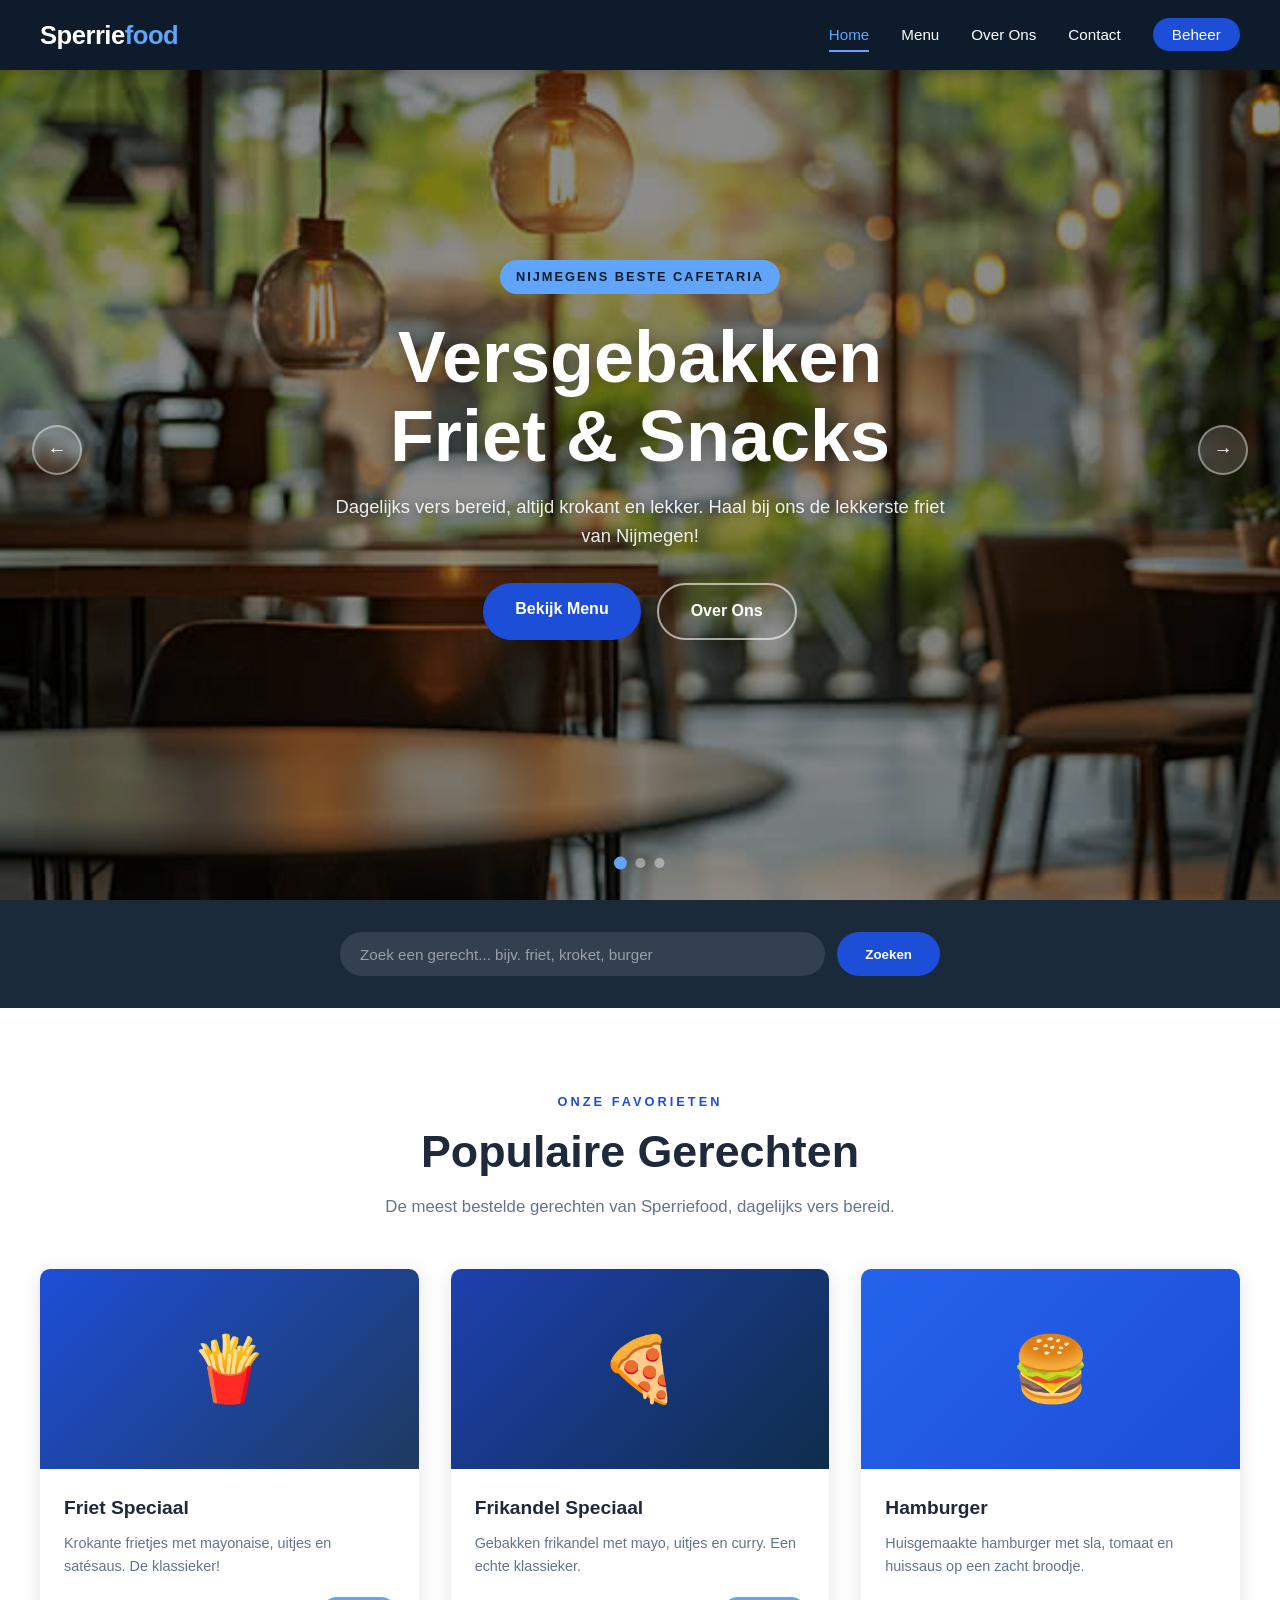
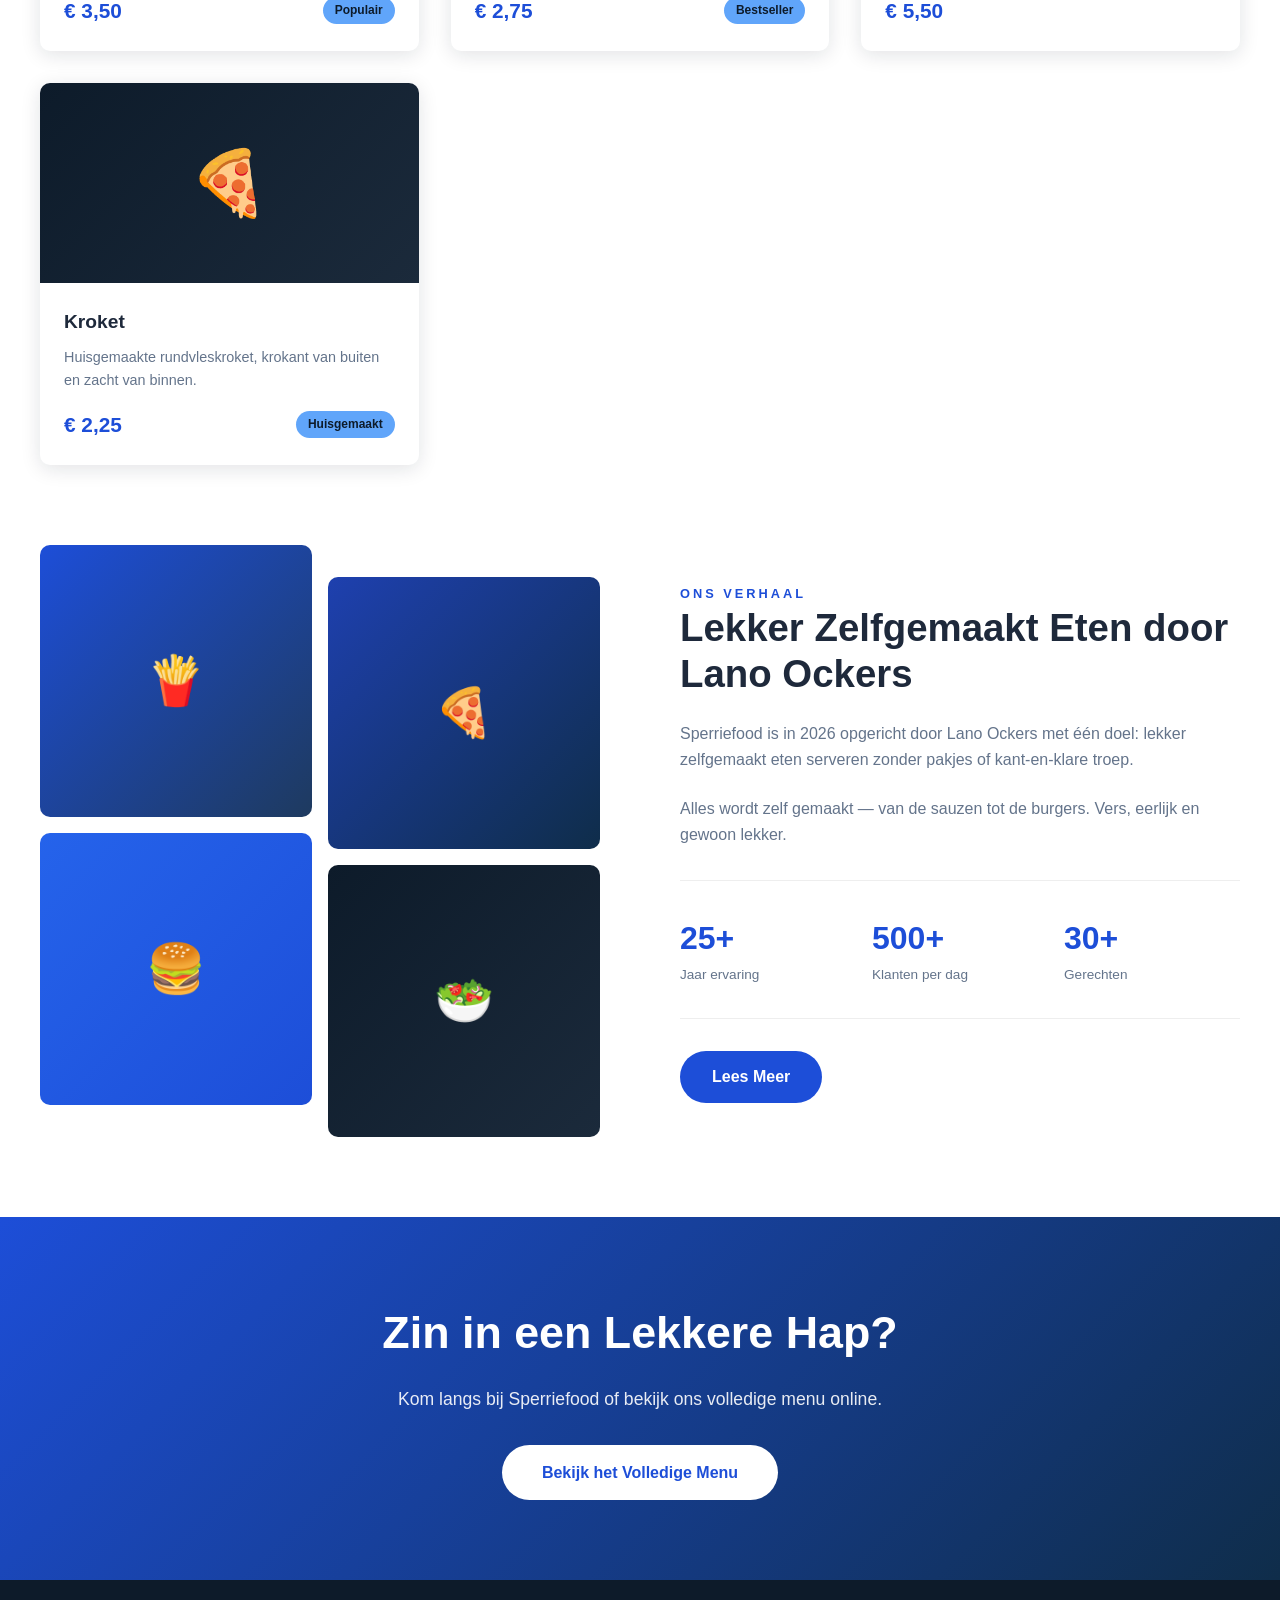
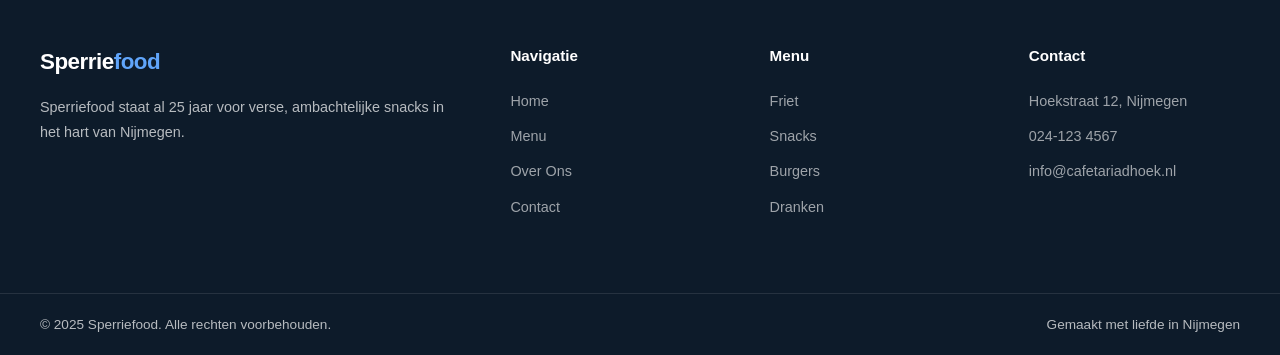
==== index.html @ e0dca166 "basis html" ====
<!DOCTYPE html>
<html lang="nl">
<head>
    <meta charset="UTF-8">
    <meta name="viewport" content="width=device-width, initial-scale=1.0">
    <title>Sperriefood - Lekker & Snel</title>
    <link rel="stylesheet" href="css/style.css">
</head>
<body>

    <!-- HEADER -->
    <header class="header vast" id="header">
        <div class="header-inner">
            <a href="index.html" class="logo">Sperrie<span>food</span></a>
            <nav class="nav" id="nav">
                <ul>
                    <li><a href="index.html" class="actief">Home</a></li>
                    <li><a href="menu.html">Menu</a></li>
                    <li><a href="over-ons.html">Over Ons</a></li>
                    <li><a href="contact.html">Contact</a></li>
                    <li><a href="login.html" class="btn-beheer">Beheer</a></li>
                </ul>
            </nav>
            <div class="hamburger" id="hamburger">
                <span></span>
                <span></span>
                <span></span>
            </div>
        </div>
    </header>

    <!-- HERO CAROUSEL -->
    <section class="carousel" id="carousel">

        <div class="slide slide-1 actief" style="background-image: url('img/slide-1.jpg'); background-size: cover; background-position: center;">
            <div class="slide-overlay"></div>
            <div class="slide-inhoud">
                <span class="slide-label">Nijmegens Beste Cafetaria</span>
                <h1>Versgebakken Friet & Snacks</h1>
                <p>Dagelijks vers bereid, altijd krokant en lekker. Haal bij ons de lekkerste friet van Nijmegen!</p>
                <div class="carousel-knoppen">
                    <a href="menu.html" class="btn-primair">Bekijk Menu</a>
                    <a href="over-ons.html" class="btn-secundair">Over Ons</a>
                </div>
            </div>
        </div>

        <div class="slide slide-2" style="background-image: url('img/slide-2.jpg'); background-size: cover; background-position: center;">
            <div class="slide-overlay"></div>
            <div class="slide-inhoud">
                <span class="slide-label">Huisgemaakte Specialiteiten</span>
                <h1>Kroket, Frikandel & Meer</h1>
                <p>Van klassieke snacks tot huisgemaakte burgers — altijd vers en met liefde bereid.</p>
                <div class="carousel-knoppen">
                    <a href="menu.html" class="btn-primair">Onze Snacks</a>
                    <a href="contact.html" class="btn-secundair">Kom Langs</a>
                </div>
            </div>
        </div>

        <div class="slide slide-3" style="background-image: url('img/slide-3.jpg'); background-size: cover; background-position: center;">
            <div class="slide-overlay"></div>
            <div class="slide-inhoud">
                <span class="slide-label">Al 25 Jaar in Nijmegen</span>
                <h1>Familiebedrijf Met Traditie</h1>
                <p>Generaties lang de vertrouwde plek voor een snelle hap. Welkom bij De Hoek!</p>
                <div class="carousel-knoppen">
                    <a href="over-ons.html" class="btn-primair">Ons Verhaal</a>
                    <a href="menu.html" class="btn-secundair">Menu Bekijken</a>
                </div>
            </div>
        </div>

        <button class="carousel-pijl pijl-links" id="pijlLinks">&#8592;</button>
        <button class="carousel-pijl pijl-rechts" id="pijlRechts">&#8594;</button>

        <div class="carousel-dots">
            <button class="dot actief" data-index="0"></button>
            <button class="dot" data-index="1"></button>
            <button class="dot" data-index="2"></button>
        </div>

    </section>

    <!-- ZOEKBALK -->
    <div class="zoek-sectie">
        <form class="zoek-formulier" action="menu.html" method="GET">
            <input type="text" name="zoek" placeholder="Zoek een gerecht... bijv. friet, kroket, burger">
            <button type="submit">Zoeken</button>
        </form>
    </div>

    <!-- SPECIALITEITEN -->
    <section class="sectie sectie-licht">
        <div class="container">
            <div class="sectie-kop">
                <span class="label">Onze Favorieten</span>
                <h2>Populaire Gerechten</h2>
                <p>De meest bestelde gerechten van Sperriefood, dagelijks vers bereid.</p>
            </div>
            <div class="kaarten-grid">
                <div class="kaart">
                    <div class="kaart-afbeelding friet">&#127839;</div>
                    <div class="kaart-body">
                        <h3>Friet Speciaal</h3>
                        <p>Krokante frietjes met mayonaise, uitjes en satésaus. De klassieker!</p>
                        <div class="kaart-footer">
                            <span class="prijs">&euro; 3,50</span>
                            <span class="badge">Populair</span>
                        </div>
                    </div>
                </div>
                <div class="kaart">
                    <div class="kaart-afbeelding snack">&#127829;</div>
                    <div class="kaart-body">
                        <h3>Frikandel Speciaal</h3>
                        <p>Gebakken frikandel met mayo, uitjes en curry. Een echte klassieker.</p>
                        <div class="kaart-footer">
                            <span class="prijs">&euro; 2,75</span>
                            <span class="badge">Bestseller</span>
                        </div>
                    </div>
                </div>
                <div class="kaart">
                    <div class="kaart-afbeelding burger">&#127828;</div>
                    <div class="kaart-body">
                        <h3>Hamburger</h3>
                        <p>Huisgemaakte hamburger met sla, tomaat en huissaus op een zacht broodje.</p>
                        <div class="kaart-footer">
                            <span class="prijs">&euro; 5,50</span>
                        </div>
                    </div>
                </div>
                <div class="kaart">
                    <div class="kaart-afbeelding salade">&#127829;</div>
                    <div class="kaart-body">
                        <h3>Kroket</h3>
                        <p>Huisgemaakte rundvleskroket, krokant van buiten en zacht van binnen.</p>
                        <div class="kaart-footer">
                            <span class="prijs">&euro; 2,25</span>
                            <span class="badge">Huisgemaakt</span>
                        </div>
                    </div>
                </div>
            </div>
        </div>
    </section>

    <!-- OVER ONS TEASER -->
    <section class="sectie sectie-licht" style="padding-top: 0;">
        <div class="container">
            <div class="over-ons-grid">
                <div class="over-ons-visual">
                    <div class="visual-blok">&#127839;</div>
                    <div class="visual-blok">&#127829;</div>
                    <div class="visual-blok">&#127828;</div>
                    <div class="visual-blok">&#129367;</div>
                </div>
                <div class="over-ons-tekst">
                    <span class="label" style="color: var(--rood); font-size: 0.8rem; font-weight: 700; letter-spacing: 3px; text-transform: uppercase;">Ons Verhaal</span>
                    <h2>Lekker Zelfgemaakt Eten door Lano Ockers</h2>
                    <p>Sperriefood is in 2026 opgericht door Lano Ockers met één doel: lekker zelfgemaakt eten serveren zonder pakjes of kant-en-klare troep.</p>
                    <p>Alles wordt zelf gemaakt — van de sauzen tot de burgers. Vers, eerlijk en gewoon lekker.</p>
                    <div class="statistieken">
                        <div class="stat">
                            <h3>25+</h3>
                            <p>Jaar ervaring</p>
                        </div>
                        <div class="stat">
                            <h3>500+</h3>
                            <p>Klanten per dag</p>
                        </div>
                        <div class="stat">
                            <h3>30+</h3>
                            <p>Gerechten</p>
                        </div>
                    </div>
                    <a href="over-ons.html" class="btn-primair">Lees Meer</a>
                </div>
            </div>
        </div>
    </section>

    <!-- CTA -->
    <section class="cta-sectie">
        <div class="container">
            <h2>Zin in een Lekkere Hap?</h2>
            <p>Kom langs bij Sperriefood of bekijk ons volledige menu online.</p>
            <a href="menu.html" class="btn-wit">Bekijk het Volledige Menu</a>
        </div>
    </section>

    <!-- FOOTER -->
    <footer class="footer">
        <div class="footer-top">
            <div class="footer-grid">
                <div class="footer-brand">
                    <a href="index.html" class="logo">Sperrie<span>food</span></a>
                    <p>Sperriefood staat al 25 jaar voor verse, ambachtelijke snacks in het hart van Nijmegen.</p>
                </div>
                <div class="footer-kolom">
                    <h4>Navigatie</h4>
                    <ul>
                        <li><a href="index.html">Home</a></li>
                        <li><a href="menu.html">Menu</a></li>
                        <li><a href="over-ons.html">Over Ons</a></li>
                        <li><a href="contact.html">Contact</a></li>
                    </ul>
                </div>
                <div class="footer-kolom">
                    <h4>Menu</h4>
                    <ul>
                        <li><a href="menu.html">Friet</a></li>
                        <li><a href="menu.html">Snacks</a></li>
                        <li><a href="menu.html">Burgers</a></li>
                        <li><a href="menu.html">Dranken</a></li>
                    </ul>
                </div>
                <div class="footer-kolom">
                    <h4>Contact</h4>
                    <ul>
                        <li><a href="#">Hoekstraat 12, Nijmegen</a></li>
                        <li><a href="#">024-123 4567</a></li>
                        <li><a href="#">info@cafetariadhoek.nl</a></li>
                    </ul>
                </div>
            </div>
        </div>
        <div class="footer-bottom">
            <div class="container">
                <span>&copy; 2025 Sperriefood. Alle rechten voorbehouden.</span>
                <span>Gemaakt met liefde in Nijmegen</span>
            </div>
        </div>
    </footer>

    <script src="js/main.js"></script>

</body>
</html>
---- css/style.css ----
/* === RESET & VARIABELEN === */
* {
    margin: 0;
    padding: 0;
    box-sizing: border-box;
}

:root {
    --rood: #1d4ed8;
    --geel: #60a5fa;
    --donker: #0d1b2a;
    --donker2: #1b2a3b;
    --licht: #f0f4f8;
    --wit: #ffffff;
    --tekst: #1e293b;
    --tekst-licht: #64748b;
    --header-hoogte: 70px;
    --radius: 10px;
    --schaduw: 0 4px 20px rgba(13,27,42,0.12);
}

body {
    font-family: 'Segoe UI', Tahoma, Geneva, Verdana, sans-serif;
    color: var(--tekst);
    background: var(--licht);
    line-height: 1.6;
}

a {
    text-decoration: none;
    color: inherit;
}

img {
    max-width: 100%;
    display: block;
}

/* === HEADER === */
.header {
    position: fixed;
    top: 0;
    left: 0;
    width: 100%;
    z-index: 1000;
    transition: background 0.3s ease, box-shadow 0.3s ease;
    padding: 0 2rem;
}

.header.transparant {
    background: transparent;
}

.header.vast {
    background: var(--donker);
    box-shadow: 0 2px 20px rgba(0,0,0,0.3);
}

.header-inner {
    max-width: 1200px;
    margin: 0 auto;
    height: var(--header-hoogte);
    display: flex;
    align-items: center;
    justify-content: space-between;
}

.logo {
    font-size: 1.6rem;
    font-weight: 800;
    color: var(--wit);
    letter-spacing: -0.5px;
}

.logo span {
    color: var(--geel);
}

.nav ul {
    list-style: none;
    display: flex;
    gap: 2rem;
    align-items: center;
}

.nav ul li a {
    color: var(--wit);
    font-weight: 500;
    font-size: 0.95rem;
    padding: 0.4rem 0;
    border-bottom: 2px solid transparent;
    transition: border-color 0.2s, color 0.2s;
}

.nav ul li a:hover,
.nav ul li a.actief {
    border-bottom-color: var(--geel);
    color: var(--geel);
}

.nav ul li a.btn-beheer {
    background: var(--rood);
    color: var(--wit);
    padding: 0.5rem 1.2rem;
    border-radius: 25px;
    border-bottom: none;
    transition: background 0.2s, transform 0.2s;
}

.nav ul li a.btn-beheer:hover {
    background: #b91c1c;
    transform: translateY(-1px);
}

/* === HAMBURGER MENU === */
.hamburger {
    display: none;
    flex-direction: column;
    gap: 5px;
    cursor: pointer;
    padding: 5px;
}

.hamburger span {
    width: 25px;
    height: 2px;
    background: var(--wit);
    border-radius: 2px;
    transition: all 0.3s;
}

/* === HERO === */
.hero {
    position: relative;
    height: 100vh;
    min-height: 600px;
    background-image: url('../img/slide-1.jpg');
    background-size: cover;
    background-position: center;
    display: flex;
    align-items: center;
    justify-content: center;
}

.hero-overlay {
    position: absolute;
    inset: 0;
    background: rgba(0,0,0,0.5);
}

.hero-inhoud {
    position: relative;
    z-index: 2;
    text-align: center;
    color: var(--wit);
    padding: 2rem;
    max-width: 700px;
}

/* === HERO CAROUSEL === */
.carousel {
    position: relative;
    height: 100vh;
    min-height: 600px;
    overflow: hidden;
}

.slide {
    position: absolute;
    inset: 0;
    display: flex;
    align-items: center;
    justify-content: center;
    opacity: 0;
    transition: opacity 0.8s ease;
    pointer-events: none;
}

.slide.actief {
    opacity: 1;
    pointer-events: all;
}

.slide-1 {
    background-color: #1a0a00;
}

.slide-2 {
    background-color: #1a0000;
}

.slide-3 {
    background-color: #0a0a0a;
}

.slide-overlay {
    position: absolute;
    inset: 0;
    background: rgba(0,0,0,0.45);
}

.slide-inhoud {
    position: relative;
    z-index: 2;
    text-align: center;
    color: var(--wit);
    padding: 2rem;
    max-width: 700px;
}

.slide-label {
    display: inline-block;
    background: var(--geel);
    color: var(--donker);
    font-size: 0.8rem;
    font-weight: 700;
    letter-spacing: 2px;
    text-transform: uppercase;
    padding: 0.4rem 1rem;
    border-radius: 25px;
    margin-bottom: 1.5rem;
}

.slide-inhoud h1 {
    font-size: clamp(2.5rem, 6vw, 4.5rem);
    font-weight: 900;
    line-height: 1.1;
    margin-bottom: 1rem;
    text-shadow: 0 2px 20px rgba(0,0,0,0.5);
}

.slide-inhoud p {
    font-size: 1.15rem;
    opacity: 0.9;
    margin-bottom: 2rem;
    text-shadow: 0 1px 10px rgba(0,0,0,0.5);
}

.carousel-knoppen {
    display: flex;
    gap: 1rem;
    justify-content: center;
    flex-wrap: wrap;
}

.btn-primair {
    background: var(--rood);
    color: var(--wit);
    padding: 0.85rem 2rem;
    border-radius: 30px;
    font-weight: 700;
    font-size: 1rem;
    border: none;
    cursor: pointer;
    transition: background 0.2s, transform 0.2s;
    display: inline-block;
}

.btn-primair:hover {
    background: #b91c1c;
    transform: translateY(-2px);
}

.btn-secundair {
    background: transparent;
    color: var(--wit);
    padding: 0.85rem 2rem;
    border-radius: 30px;
    font-weight: 700;
    font-size: 1rem;
    border: 2px solid rgba(255,255,255,0.6);
    cursor: pointer;
    transition: border-color 0.2s, background 0.2s, transform 0.2s;
    display: inline-block;
}

.btn-secundair:hover {
    border-color: var(--wit);
    background: rgba(255,255,255,0.1);
    transform: translateY(-2px);
}

/* Carousel pijlen */
.carousel-pijl {
    position: absolute;
    top: 50%;
    transform: translateY(-50%);
    z-index: 10;
    background: rgba(255,255,255,0.15);
    color: var(--wit);
    border: 2px solid rgba(255,255,255,0.4);
    width: 50px;
    height: 50px;
    border-radius: 50%;
    display: flex;
    align-items: center;
    justify-content: center;
    cursor: pointer;
    font-size: 1.2rem;
    transition: background 0.2s;
    backdrop-filter: blur(4px);
}

.carousel-pijl:hover {
    background: rgba(255,255,255,0.3);
}

.pijl-links { left: 2rem; }
.pijl-rechts { right: 2rem; }

/* Carousel dots */
.carousel-dots {
    position: absolute;
    bottom: 2rem;
    left: 50%;
    transform: translateX(-50%);
    display: flex;
    gap: 0.6rem;
    z-index: 10;
}

.dot {
    width: 10px;
    height: 10px;
    border-radius: 50%;
    background: rgba(255,255,255,0.4);
    cursor: pointer;
    border: none;
    transition: background 0.2s, transform 0.2s;
}

.dot.actief {
    background: var(--geel);
    transform: scale(1.3);
}

/* === SECTIES ALGEMEEN === */
.sectie {
    padding: 5rem 2rem;
}

.sectie-donker {
    background: var(--donker);
    color: var(--wit);
}

.sectie-licht {
    background: var(--wit);
}

.sectie-kop {
    text-align: center;
    margin-bottom: 3rem;
}

.sectie-kop .label {
    display: inline-block;
    color: var(--rood);
    font-size: 0.8rem;
    font-weight: 700;
    letter-spacing: 3px;
    text-transform: uppercase;
    margin-bottom: 0.75rem;
}

.sectie-kop h2 {
    font-size: clamp(1.8rem, 4vw, 2.8rem);
    font-weight: 800;
    line-height: 1.2;
    margin-bottom: 1rem;
}

.sectie-kop p {
    font-size: 1.05rem;
    color: var(--tekst-licht);
    max-width: 550px;
    margin: 0 auto;
}

.sectie-donker .sectie-kop p {
    color: rgba(255,255,255,0.65);
}

.container {
    max-width: 1200px;
    margin: 0 auto;
}

/* === SPECIALITEITEN KAARTEN === */
.kaarten-grid {
    display: grid;
    grid-template-columns: repeat(auto-fit, minmax(280px, 1fr));
    gap: 2rem;
}

.kaart {
    background: var(--wit);
    border-radius: var(--radius);
    overflow: hidden;
    box-shadow: var(--schaduw);
    transition: transform 0.2s, box-shadow 0.2s;
}

.kaart:hover {
    transform: translateY(-5px);
    box-shadow: 0 10px 35px rgba(0,0,0,0.15);
}

.kaart-afbeelding {
    height: 200px;
    display: flex;
    align-items: center;
    justify-content: center;
    font-size: 4rem;
}

.kaart-afbeelding.friet  { background: linear-gradient(135deg, #1d4ed8, #1e3a5f); }
.kaart-afbeelding.snack  { background: linear-gradient(135deg, #1e40af, #0f2d4a); }
.kaart-afbeelding.burger { background: linear-gradient(135deg, #2563eb, #1d4ed8); }
.kaart-afbeelding.salade { background: linear-gradient(135deg, #0d1b2a, #1b2a3b); }

.kaart-body {
    padding: 1.5rem;
}

.kaart-body h3 {
    font-size: 1.2rem;
    font-weight: 700;
    margin-bottom: 0.5rem;
}

.kaart-body p {
    color: var(--tekst-licht);
    font-size: 0.9rem;
    margin-bottom: 1rem;
}

.kaart-footer {
    display: flex;
    align-items: center;
    justify-content: space-between;
}

.prijs {
    font-size: 1.3rem;
    font-weight: 800;
    color: var(--rood);
}

.badge {
    background: var(--geel);
    color: var(--donker);
    font-size: 0.75rem;
    font-weight: 700;
    padding: 0.25rem 0.75rem;
    border-radius: 20px;
}

/* === OVER ONS TEASER === */
.over-ons-grid {
    display: grid;
    grid-template-columns: 1fr 1fr;
    gap: 5rem;
    align-items: center;
}

.over-ons-visual {
    display: grid;
    grid-template-columns: 1fr 1fr;
    gap: 1rem;
}

.visual-blok {
    border-radius: var(--radius);
    overflow: hidden;
    aspect-ratio: 1;
    display: flex;
    align-items: center;
    justify-content: center;
    font-size: 3rem;
}

.visual-blok:nth-child(1) { background: linear-gradient(135deg, #1d4ed8, #1e3a5f); }
.visual-blok:nth-child(2) { background: linear-gradient(135deg, #1e40af, #0f2d4a); margin-top: 2rem; }
.visual-blok:nth-child(3) { background: linear-gradient(135deg, #2563eb, #1d4ed8); margin-top: -2rem; }
.visual-blok:nth-child(4) { background: linear-gradient(135deg, #0d1b2a, #1b2a3b); }

.over-ons-tekst h2 {
    font-size: clamp(1.8rem, 3vw, 2.5rem);
    font-weight: 800;
    margin-bottom: 1.5rem;
    line-height: 1.2;
}

.over-ons-tekst p {
    color: var(--tekst-licht);
    margin-bottom: 1.5rem;
    font-size: 1rem;
}

.statistieken {
    display: grid;
    grid-template-columns: repeat(3, 1fr);
    gap: 1rem;
    margin: 2rem 0;
    padding: 2rem 0;
    border-top: 1px solid #eee;
    border-bottom: 1px solid #eee;
}

.stat h3 {
    font-size: 2rem;
    font-weight: 900;
    color: var(--rood);
}

.stat p {
    font-size: 0.85rem;
    color: var(--tekst-licht);
    margin: 0;
}

/* === CTA SECTIE === */
.cta-sectie {
    background: linear-gradient(135deg, #1d4ed8, #0f2d4a);
    color: var(--wit);
    text-align: center;
    padding: 5rem 2rem;
}

.cta-sectie h2 {
    font-size: clamp(1.8rem, 4vw, 2.8rem);
    font-weight: 900;
    margin-bottom: 1rem;
}

.cta-sectie p {
    font-size: 1.1rem;
    opacity: 0.9;
    margin-bottom: 2rem;
}

.btn-wit {
    background: var(--wit);
    color: var(--rood);
    padding: 0.9rem 2.5rem;
    border-radius: 30px;
    font-weight: 700;
    font-size: 1rem;
    transition: transform 0.2s, box-shadow 0.2s;
    display: inline-block;
}

.btn-wit:hover {
    transform: translateY(-2px);
    box-shadow: 0 8px 25px rgba(0,0,0,0.2);
}

/* === PAGINA HERO (inner pagina's) === */
.pagina-hero {
    height: 350px;
    display: flex;
    align-items: center;
    justify-content: center;
    text-align: center;
    color: var(--wit);
    position: relative;
    overflow: hidden;
}

.pagina-hero-bg {
    position: absolute;
    inset: 0;
    background: linear-gradient(135deg, #0d1b2a, #1d4ed8);
}

.pagina-hero-bg::after {
    content: '';
    position: absolute;
    inset: 0;
    background: rgba(0,0,0,0.5);
}

.pagina-hero-inhoud {
    position: relative;
    z-index: 2;
}

.pagina-hero-inhoud .label {
    display: inline-block;
    background: var(--geel);
    color: var(--donker);
    font-size: 0.8rem;
    font-weight: 700;
    letter-spacing: 2px;
    text-transform: uppercase;
    padding: 0.4rem 1rem;
    border-radius: 25px;
    margin-bottom: 1rem;
}

.pagina-hero-inhoud h1 {
    font-size: clamp(2rem, 5vw, 3.5rem);
    font-weight: 900;
}

.pagina-hero-inhoud p {
    font-size: 1.1rem;
    opacity: 0.85;
    margin-top: 0.75rem;
}

/* === MENU PAGINA === */
.menu-categorie {
    margin-bottom: 3rem;
}

.categorie-titel {
    display: flex;
    align-items: center;
    gap: 1rem;
    margin-bottom: 1.5rem;
    padding-bottom: 1rem;
    border-bottom: 2px solid #eee;
}

.categorie-titel h3 {
    font-size: 1.5rem;
    font-weight: 800;
}

.categorie-titel .lijn {
    flex: 1;
    height: 2px;
    background: #f0f0f0;
}

.menu-items-grid {
    display: grid;
    grid-template-columns: repeat(auto-fill, minmax(300px, 1fr));
    gap: 1.5rem;
}

.menu-item {
    display: flex;
    align-items: center;
    gap: 1rem;
    background: var(--wit);
    padding: 1.25rem;
    border-radius: var(--radius);
    box-shadow: 0 2px 10px rgba(0,0,0,0.06);
    transition: transform 0.2s;
}

.menu-item:hover {
    transform: translateX(4px);
}

.menu-item-icon {
    width: 60px;
    height: 60px;
    border-radius: 10px;
    display: flex;
    align-items: center;
    justify-content: center;
    font-size: 1.8rem;
    flex-shrink: 0;
}

.menu-item-icon.friet  { background: linear-gradient(135deg, #1d4ed8, #1e3a5f); }
.menu-item-icon.snack  { background: linear-gradient(135deg, #1e40af, #0f2d4a); }
.menu-item-icon.burger { background: linear-gradient(135deg, #2563eb, #1d4ed8); }
.menu-item-icon.drank  { background: linear-gradient(135deg, #0d1b2a, #1b2a3b); }

.menu-item-info {
    flex: 1;
}

.menu-item-info h4 {
    font-weight: 700;
    margin-bottom: 0.2rem;
}

.menu-item-info p {
    font-size: 0.85rem;
    color: var(--tekst-licht);
}

.menu-item-prijs {
    font-size: 1.1rem;
    font-weight: 800;
    color: var(--rood);
    white-space: nowrap;
}

/* === OVER ONS PAGINA === */
.waarden-grid {
    display: grid;
    grid-template-columns: repeat(auto-fit, minmax(220px, 1fr));
    gap: 2rem;
}

.waarde-kaart {
    text-align: center;
    padding: 2.5rem 1.5rem;
    background: var(--wit);
    border-radius: var(--radius);
    box-shadow: var(--schaduw);
}

.waarde-icoon {
    width: 70px;
    height: 70px;
    border-radius: 50%;
    background: linear-gradient(135deg, #1d4ed8, #0f2d4a);
    display: flex;
    align-items: center;
    justify-content: center;
    font-size: 1.8rem;
    margin: 0 auto 1.5rem;
    color: var(--wit);
}

.waarde-kaart h3 {
    font-size: 1.1rem;
    font-weight: 700;
    margin-bottom: 0.5rem;
}

.waarde-kaart p {
    font-size: 0.9rem;
    color: var(--tekst-licht);
}

.team-grid {
    display: grid;
    grid-template-columns: repeat(auto-fit, minmax(250px, 1fr));
    gap: 2rem;
}

.team-kaart {
    text-align: center;
    background: var(--wit);
    border-radius: var(--radius);
    overflow: hidden;
    box-shadow: var(--schaduw);
}

.team-foto {
    height: 200px;
    display: flex;
    align-items: center;
    justify-content: center;
    font-size: 5rem;
}

.team-foto.foto-1 { background: linear-gradient(135deg, #1d4ed8, #1e3a5f); }
.team-foto.foto-2 { background: linear-gradient(135deg, #1e40af, #0f2d4a); }
.team-foto.foto-3 { background: linear-gradient(135deg, #2563eb, #1d4ed8); }

.team-info {
    padding: 1.5rem;
}

.team-info h3 {
    font-weight: 700;
    margin-bottom: 0.25rem;
}

.team-info span {
    font-size: 0.85rem;
    color: var(--rood);
    font-weight: 600;
}

/* === CONTACT PAGINA === */
.contact-grid {
    display: grid;
    grid-template-columns: 1fr 1.5fr;
    gap: 4rem;
    align-items: start;
}

.contact-info h3 {
    font-size: 1.5rem;
    font-weight: 800;
    margin-bottom: 2rem;
}

.contact-item {
    display: flex;
    gap: 1rem;
    margin-bottom: 1.5rem;
    align-items: flex-start;
}

.contact-item-icon {
    width: 45px;
    height: 45px;
    background: #1d4ed8;
    border-radius: 10px;
    display: flex;
    align-items: center;
    justify-content: center;
    color: var(--wit);
    font-size: 1.1rem;
    flex-shrink: 0;
}

.contact-item-tekst strong {
    display: block;
    font-weight: 700;
    margin-bottom: 0.2rem;
}

.contact-item-tekst span {
    color: var(--tekst-licht);
    font-size: 0.9rem;
}

.openingstijden {
    margin-top: 2rem;
    background: var(--licht);
    padding: 1.5rem;
    border-radius: var(--radius);
}

.openingstijden h4 {
    font-weight: 700;
    margin-bottom: 1rem;
    font-size: 1rem;
}

.tijd-rij {
    display: flex;
    justify-content: space-between;
    padding: 0.4rem 0;
    border-bottom: 1px solid #eee;
    font-size: 0.9rem;
}

.tijd-rij:last-child { border-bottom: none; }
.tijd-rij span:last-child { font-weight: 600; }

/* Contact formulier */
.contact-formulier {
    background: var(--wit);
    padding: 2.5rem;
    border-radius: var(--radius);
    box-shadow: var(--schaduw);
}

.contact-formulier h3 {
    font-size: 1.4rem;
    font-weight: 800;
    margin-bottom: 2rem;
}

.form-groep {
    margin-bottom: 1.5rem;
}

.form-groep label {
    display: block;
    font-weight: 600;
    margin-bottom: 0.5rem;
    font-size: 0.9rem;
}

.form-groep input,
.form-groep textarea,
.form-groep select {
    width: 100%;
    padding: 0.85rem 1rem;
    border: 2px solid #e5e7eb;
    border-radius: 8px;
    font-size: 0.95rem;
    font-family: inherit;
    transition: border-color 0.2s;
    background: var(--licht);
}

.form-groep input:focus,
.form-groep textarea:focus,
.form-groep select:focus {
    outline: none;
    border-color: var(--rood);
}

.form-groep textarea {
    resize: vertical;
    min-height: 130px;
}

.form-rij {
    display: grid;
    grid-template-columns: 1fr 1fr;
    gap: 1rem;
}

/* === FOOTER === */
.footer {
    background: var(--donker);
    color: rgba(255,255,255,0.7);
}

.footer-top {
    padding: 4rem 2rem;
}

.footer-grid {
    max-width: 1200px;
    margin: 0 auto;
    display: grid;
    grid-template-columns: 2fr 1fr 1fr 1fr;
    gap: 3rem;
}

.footer-brand .logo {
    font-size: 1.4rem;
    margin-bottom: 1rem;
    display: block;
}

.footer-brand p {
    font-size: 0.9rem;
    line-height: 1.7;
    margin-bottom: 1.5rem;
}

.footer-kolom h4 {
    color: var(--wit);
    font-weight: 700;
    margin-bottom: 1.25rem;
    font-size: 0.95rem;
}

.footer-kolom ul {
    list-style: none;
}

.footer-kolom ul li {
    margin-bottom: 0.6rem;
}

.footer-kolom ul li a {
    color: rgba(255,255,255,0.6);
    font-size: 0.9rem;
    transition: color 0.2s;
}

.footer-kolom ul li a:hover {
    color: var(--geel);
}

.footer-bottom {
    border-top: 1px solid rgba(255,255,255,0.1);
    padding: 1.25rem 2rem;
    text-align: center;
    font-size: 0.85rem;
}

.footer-bottom .container {
    display: flex;
    align-items: center;
    justify-content: space-between;
}

/* === MELDING BANNER === */
.melding-banner {
    background: var(--geel);
    color: var(--donker);
    text-align: center;
    padding: 0.6rem 1rem;
    font-size: 0.85rem;
    font-weight: 600;
    position: fixed;
    top: var(--header-hoogte);
    left: 0;
    width: 100%;
    z-index: 999;
    transform: translateY(-100%);
    transition: transform 0.3s;
}

/* === ZOEKBALK === */
.zoek-sectie {
    background: var(--donker2);
    padding: 2rem;
}

.zoek-formulier {
    max-width: 600px;
    margin: 0 auto;
    display: flex;
    gap: 0.75rem;
}

.zoek-formulier input {
    flex: 1;
    padding: 0.85rem 1.25rem;
    border: none;
    border-radius: 30px;
    font-size: 0.95rem;
    background: rgba(255,255,255,0.1);
    color: var(--wit);
}

.zoek-formulier input::placeholder {
    color: rgba(255,255,255,0.5);
}

.zoek-formulier input:focus {
    outline: none;
    background: rgba(255,255,255,0.15);
}

.zoek-formulier button {
    background: var(--rood);
    color: var(--wit);
    border: none;
    padding: 0.85rem 1.75rem;
    border-radius: 30px;
    font-weight: 700;
    cursor: pointer;
    transition: background 0.2s;
}

.zoek-formulier button:hover {
    background: #b91c1c;
}

/* === RESPONSIVE === */
@media (max-width: 992px) {
    .over-ons-grid { grid-template-columns: 1fr; }
    .over-ons-visual { display: none; }
    .footer-grid { grid-template-columns: 1fr 1fr; }
    .contact-grid { grid-template-columns: 1fr; }
}

@media (max-width: 768px) {
    .nav { display: none; }
    .nav.open {
        display: block;
        position: fixed;
        top: var(--header-hoogte);
        left: 0;
        width: 100%;
        background: var(--donker);
        padding: 1rem 0;
        border-top: 1px solid rgba(255,255,255,0.1);
    }
    .nav.open ul {
        flex-direction: column;
        gap: 0;
        padding: 0 2rem;
    }
    .nav.open ul li a {
        display: block;
        padding: 0.85rem 0;
        border-bottom: 1px solid rgba(255,255,255,0.05);
    }
    .hamburger { display: flex; }
    .carousel-pijl { display: none; }
    .footer-grid { grid-template-columns: 1fr; }
    .form-rij { grid-template-columns: 1fr; }
    .statistieken { grid-template-columns: 1fr; }
    .footer-bottom .container { flex-direction: column; gap: 0.5rem; }
}

@media (max-width: 480px) {
    .sectie { padding: 3rem 1rem; }
    .slide-inhoud h1 { font-size: 2rem; }
}
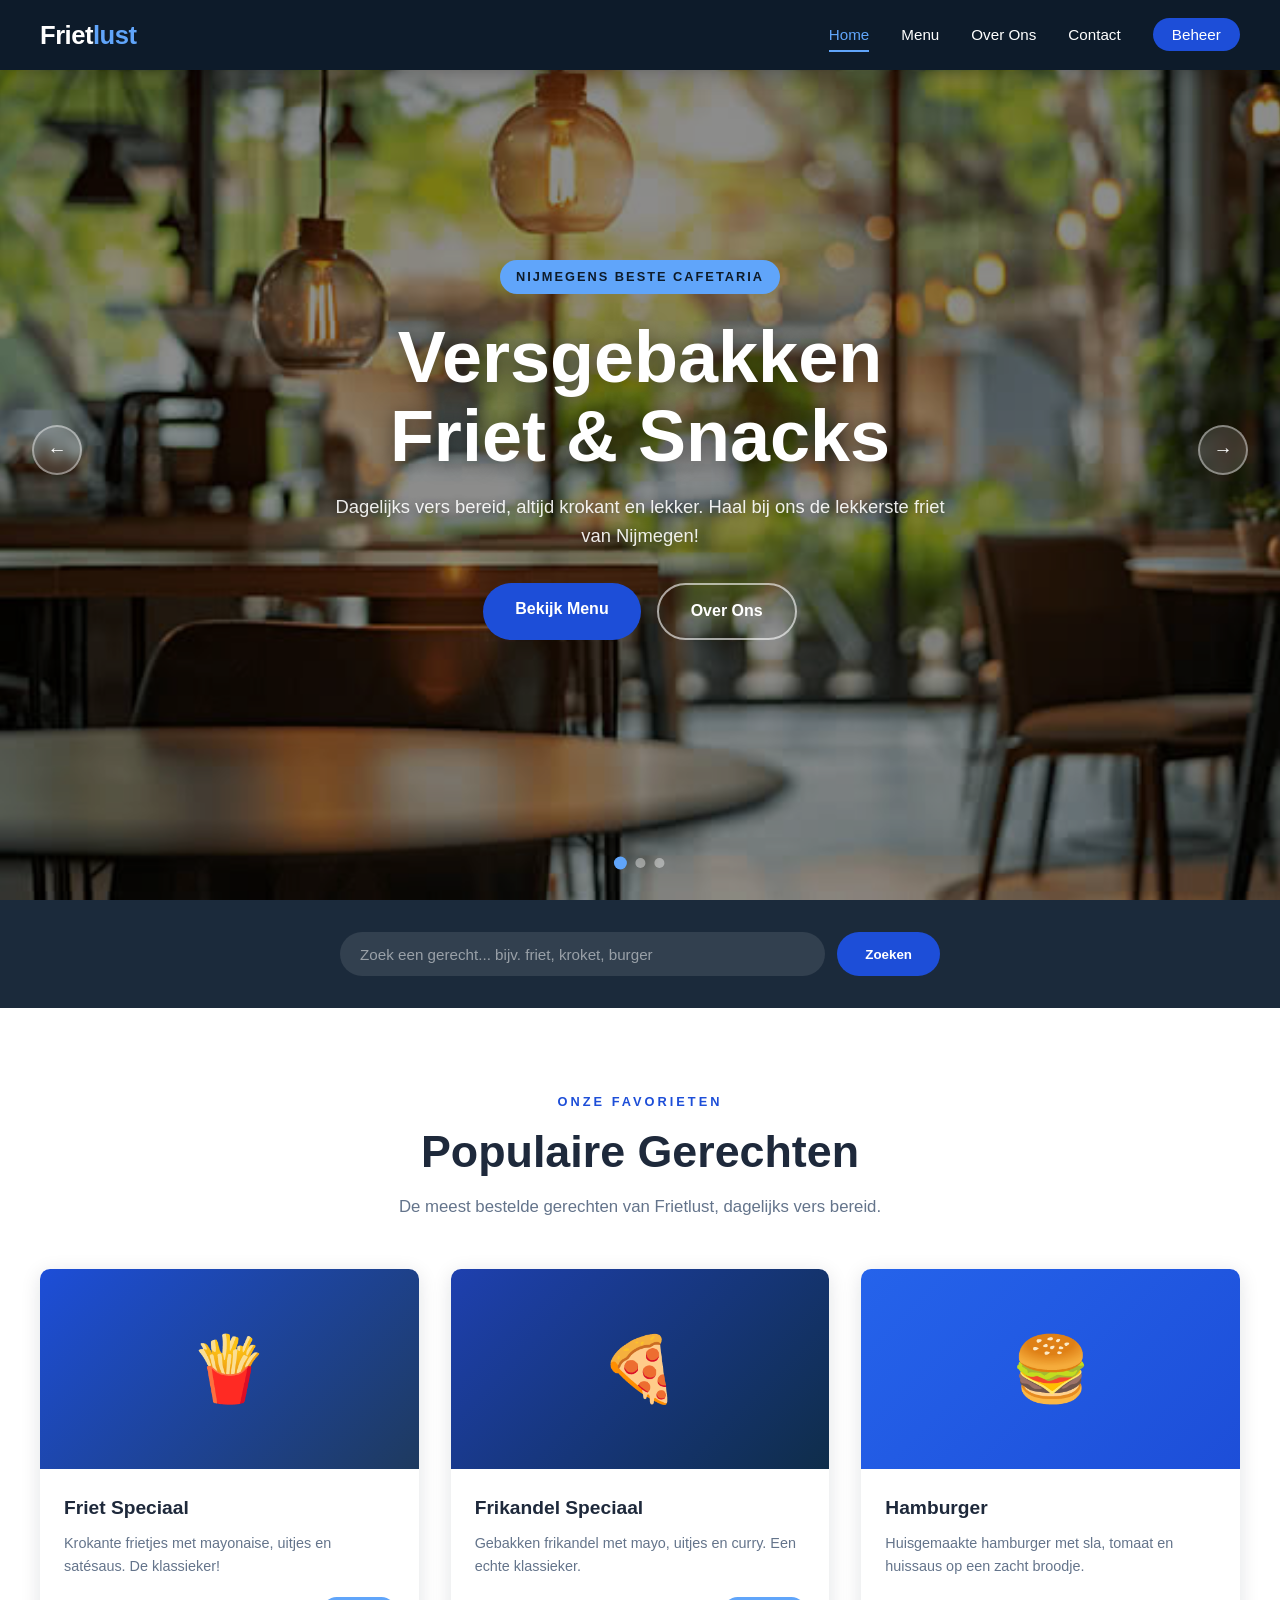
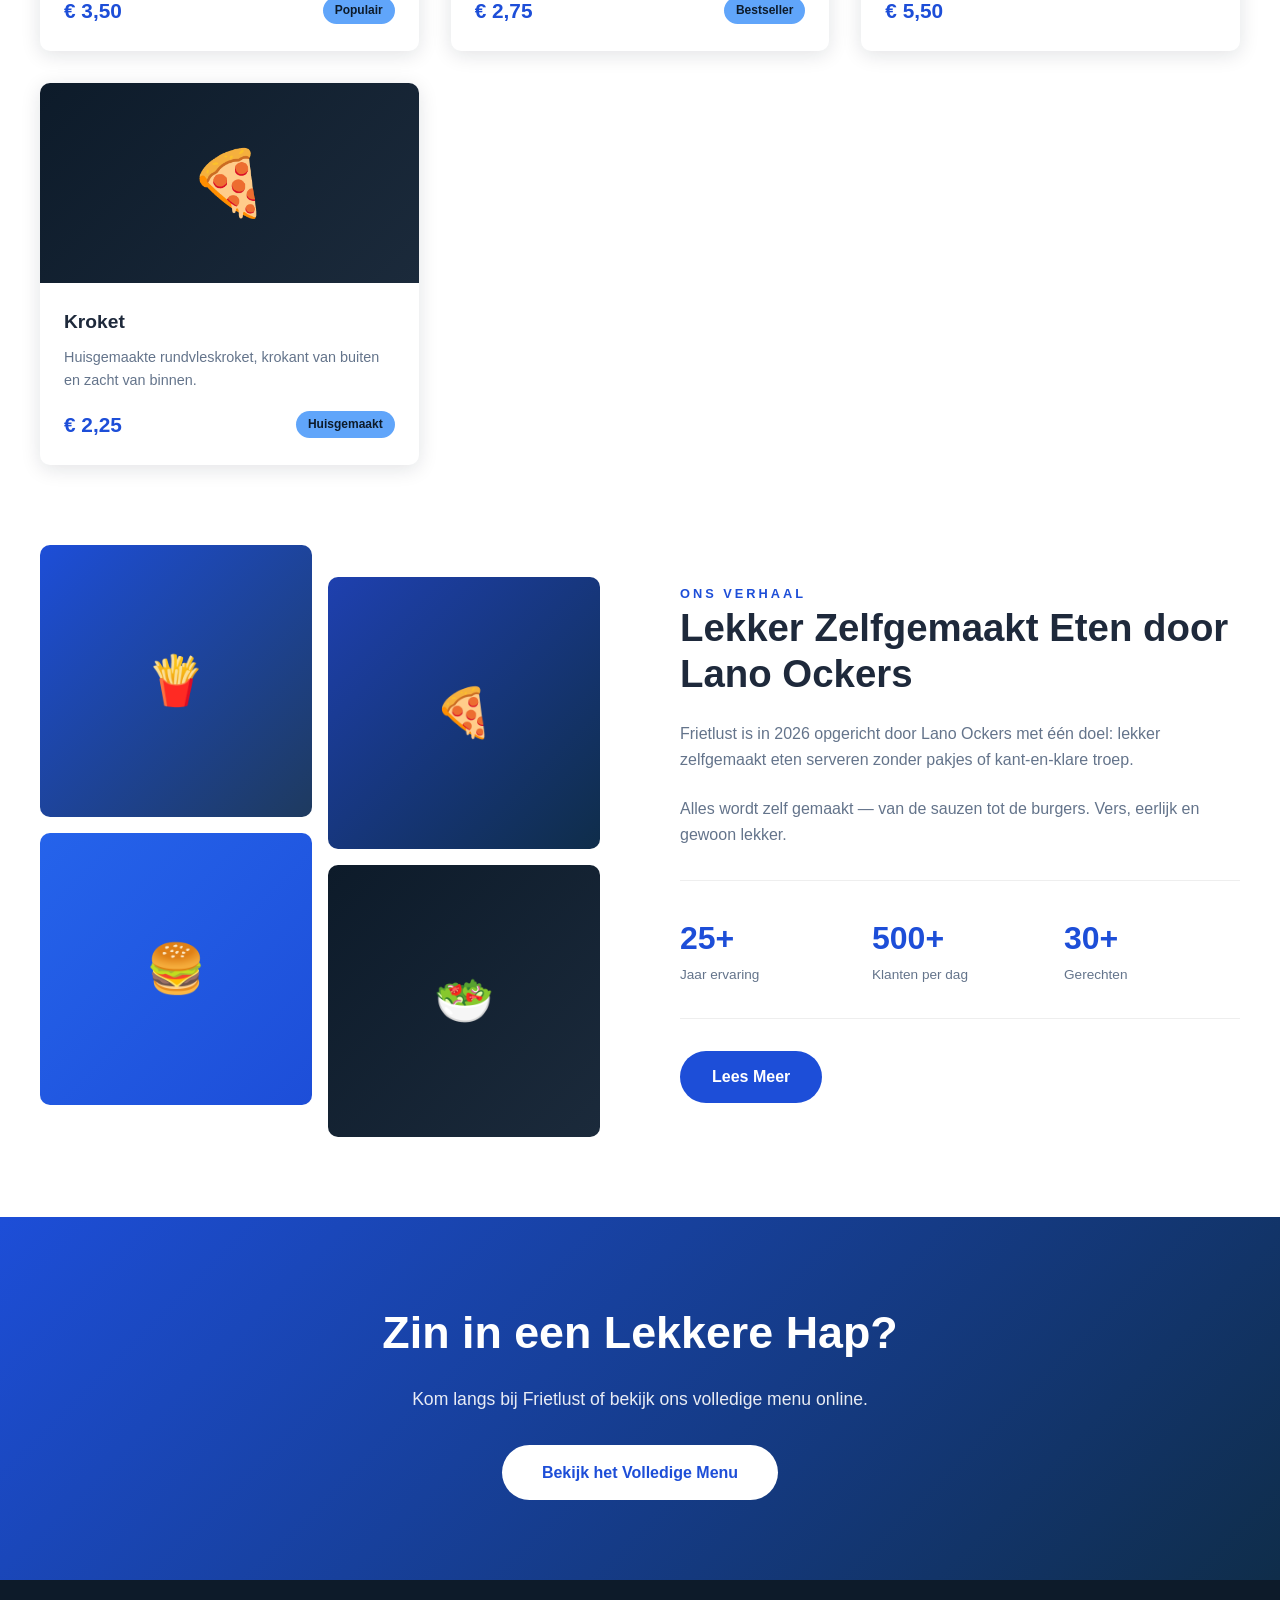
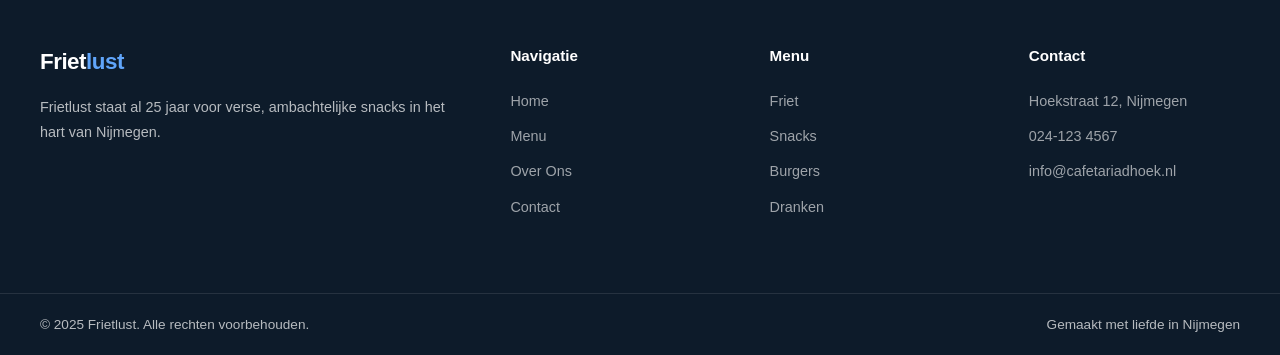
==== commit 0a6b2c8a: "Naam veranderd en wat code aangepast" ====
--- a/index.html
+++ b/index.html
@@ -3,7 +3,7 @@
 <head>
     <meta charset="UTF-8">
     <meta name="viewport" content="width=device-width, initial-scale=1.0">
-    <title>Sperriefood - Lekker & Snel</title>
+    <title>Frietlust - Lekker & Snel</title>
     <link rel="stylesheet" href="css/style.css">
 </head>
 <body>
@@ -11,7 +11,7 @@
     <!-- HEADER -->
     <header class="header vast" id="header">
         <div class="header-inner">
-            <a href="index.html" class="logo">Sperrie<span>food</span></a>
+            <a href="index.html" class="logo">Friet<span>lust</span></a>
             <nav class="nav" id="nav">
                 <ul>
                     <li><a href="index.html" class="actief">Home</a></li>
@@ -96,7 +96,7 @@
             <div class="sectie-kop">
                 <span class="label">Onze Favorieten</span>
                 <h2>Populaire Gerechten</h2>
-                <p>De meest bestelde gerechten van Sperriefood, dagelijks vers bereid.</p>
+                <p>De meest bestelde gerechten van Frietlust, dagelijks vers bereid.</p>
             </div>
             <div class="kaarten-grid">
                 <div class="kaart">
@@ -159,7 +159,7 @@
                 <div class="over-ons-tekst">
                     <span class="label" style="color: var(--rood); font-size: 0.8rem; font-weight: 700; letter-spacing: 3px; text-transform: uppercase;">Ons Verhaal</span>
                     <h2>Lekker Zelfgemaakt Eten door Lano Ockers</h2>
-                    <p>Sperriefood is in 2026 opgericht door Lano Ockers met één doel: lekker zelfgemaakt eten serveren zonder pakjes of kant-en-klare troep.</p>
+                    <p>Frietlust is in 2026 opgericht door Lano Ockers met één doel: lekker zelfgemaakt eten serveren zonder pakjes of kant-en-klare troep.</p>
                     <p>Alles wordt zelf gemaakt — van de sauzen tot de burgers. Vers, eerlijk en gewoon lekker.</p>
                     <div class="statistieken">
                         <div class="stat">
@@ -185,7 +185,7 @@
     <section class="cta-sectie">
         <div class="container">
             <h2>Zin in een Lekkere Hap?</h2>
-            <p>Kom langs bij Sperriefood of bekijk ons volledige menu online.</p>
+            <p>Kom langs bij Frietlust of bekijk ons volledige menu online.</p>
             <a href="menu.html" class="btn-wit">Bekijk het Volledige Menu</a>
         </div>
     </section>
@@ -195,8 +195,8 @@
         <div class="footer-top">
             <div class="footer-grid">
                 <div class="footer-brand">
-                    <a href="index.html" class="logo">Sperrie<span>food</span></a>
-                    <p>Sperriefood staat al 25 jaar voor verse, ambachtelijke snacks in het hart van Nijmegen.</p>
+                    <a href="index.html" class="logo">Friet<span>lust</span></a>
+                    <p>Frietlust staat al 25 jaar voor verse, ambachtelijke snacks in het hart van Nijmegen.</p>
                 </div>
                 <div class="footer-kolom">
                     <h4>Navigatie</h4>
@@ -228,7 +228,7 @@
         </div>
         <div class="footer-bottom">
             <div class="container">
-                <span>&copy; 2025 Sperriefood. Alle rechten voorbehouden.</span>
+                <span>&copy; 2025 Frietlust. Alle rechten voorbehouden.</span>
                 <span>Gemaakt met liefde in Nijmegen</span>
             </div>
         </div>
--- a/css/style.css
+++ b/css/style.css
@@ -1072,3 +1072,239 @@
     .sectie { padding: 3rem 1rem; }
     .slide-inhoud h1 { font-size: 2rem; }
 }
+
+/* === ADMIN DASHBOARD === */
+.admin-dashboard h1 {
+    text-align: center;
+    margin-bottom: 2rem;
+    color: var(--donker);
+}
+
+.message {
+    background: #dcfce7;
+    color: #166534;
+    padding: 1rem 1.5rem;
+    border-radius: 8px;
+    margin-bottom: 2rem;
+    border: 1px solid #bbf7d0;
+    font-weight: 600;
+    text-align: center;
+}
+
+.admin-section {
+    background: var(--wit);
+    padding: 2.5rem;
+    border-radius: var(--radius);
+    box-shadow: var(--schaduw);
+    border: 1px solid rgba(0,0,0,0.05);
+    transition: transform 0.2s ease;
+    margin-bottom: 2rem;
+}
+
+.admin-section:hover {
+    transform: translateY(-2px);
+}
+
+.admin-section h2 {
+    font-size: 2rem;
+    font-weight: 800;
+    margin-bottom: 2rem;
+    color: var(--donker);
+}
+
+.admin-form {
+    background: var(--licht);
+    padding: 2rem;
+    border-radius: var(--radius);
+    margin-bottom: 1rem;
+    border: 1px solid rgba(0,0,0,0.05);
+}
+
+.form-groep {
+    margin-bottom: 1.5rem;
+}
+
+.form-groep label {
+    display: block;
+    font-weight: 600;
+    margin-bottom: 0.5rem;
+    color: var(--donker);
+    font-size: 0.9rem;
+}
+
+.form-groep input,
+.form-groep textarea,
+.form-groep select {
+    width: 100%;
+    padding: 0.9rem 1rem;
+    border: 2px solid #e5e7eb;
+    border-radius: 8px;
+    font-size: 1rem;
+    font-family: inherit;
+    transition: all 0.2s ease;
+    background: var(--wit);
+}
+
+.form-groep input:focus,
+.form-groep textarea:focus,
+.form-groep select:focus {
+    outline: none;
+    border-color: var(--rood);
+    box-shadow: 0 0 0 3px rgba(29, 78, 216, 0.1);
+    transform: translateY(-1px);
+}
+
+.form-groep textarea {
+    resize: vertical;
+    min-height: 100px;
+}
+
+.btn-admin {
+    background: var(--rood);
+    color: var(--wit);
+    padding: 0.6rem 1.2rem;
+    border: none;
+    border-radius: 6px;
+    font-size: 0.9rem;
+    cursor: pointer;
+    transition: all 0.2s ease;
+    display: inline-flex;
+    align-items: center;
+    gap: 0.5rem;
+    font-weight: 600;
+}
+
+.btn-admin:hover {
+    background: #b91c1c;
+    transform: translateY(-2px);
+    box-shadow: 0 4px 12px rgba(185, 28, 28, 0.3);
+}
+
+.btn-admin.secondary {
+    background: var(--geel);
+    color: var(--donker);
+}
+
+.btn-admin.secondary:hover {
+    background: #fbbf24;
+    box-shadow: 0 4px 12px rgba(251, 191, 36, 0.3);
+}
+
+.btn-admin.danger {
+    background: #dc2626;
+}
+
+.btn-admin.danger:hover {
+    background: #b91c1c;
+    box-shadow: 0 4px 12px rgba(220, 38, 38, 0.3);
+}
+
+.admin-table {
+    width: 100%;
+    border-collapse: collapse;
+    background: var(--wit);
+    border-radius: var(--radius);
+    overflow: hidden;
+}
+
+.admin-table thead {
+    background: linear-gradient(135deg, var(--donker), var(--donker2));
+    color: var(--wit);
+}
+
+.admin-table th,
+.admin-table td {
+    padding: 1.2rem 1rem;
+    text-align: left;
+    border-bottom: 1px solid rgba(0,0,0,0.05);
+}
+
+.admin-table th {
+    font-weight: 700;
+    font-size: 0.95rem;
+    text-transform: uppercase;
+    letter-spacing: 0.5px;
+}
+
+.admin-table tbody tr {
+    transition: background 0.2s ease;
+}
+
+.admin-table tbody tr:hover {
+    background: rgba(29, 78, 216, 0.05);
+}
+
+.admin-table tbody tr:nth-child(even) {
+    background: rgba(0,0,0,0.02);
+}
+
+.admin-table .actions {
+    display: flex;
+    gap: 0.5rem;
+    flex-wrap: wrap;
+}
+
+/* === AUTH STIJLEN === */
+.auth-container {
+    max-width: 400px;
+    margin: 0 auto;
+}
+
+.auth-card {
+    background: var(--wit);
+    padding: 2.5rem;
+    border-radius: var(--radius);
+    box-shadow: var(--schaduw);
+    text-align: center;
+}
+
+.auth-card h1 {
+    font-size: 1.8rem;
+    font-weight: 800;
+    margin-bottom: 2rem;
+    color: var(--donker);
+}
+
+.auth-card h1 i {
+    color: var(--rood);
+    margin-right: 0.5rem;
+}
+
+.auth-error,
+.auth-success {
+    display: flex;
+    align-items: center;
+    gap: 0.5rem;
+    padding: 0.75rem 1rem;
+    border-radius: 8px;
+    margin-bottom: 1rem;
+    font-weight: 600;
+    font-size: 0.95rem;
+}
+
+.auth-error {
+    background: #fee2e2;
+    color: #991b1b;
+    border: 1px solid #fecaca;
+}
+
+.auth-success {
+    background: #dcfce7;
+    color: #166534;
+    border: 1px solid #bbf7d0;
+}
+
+.auth-form {
+    text-align: left;
+}
+
+.auth-note {
+    margin-top: 1.5rem;
+    font-size: 0.9rem;
+    color: var(--tekst-licht);
+}
+
+.auth-note a {
+    color: var(--rood);
+    font-weight: 600;
+}
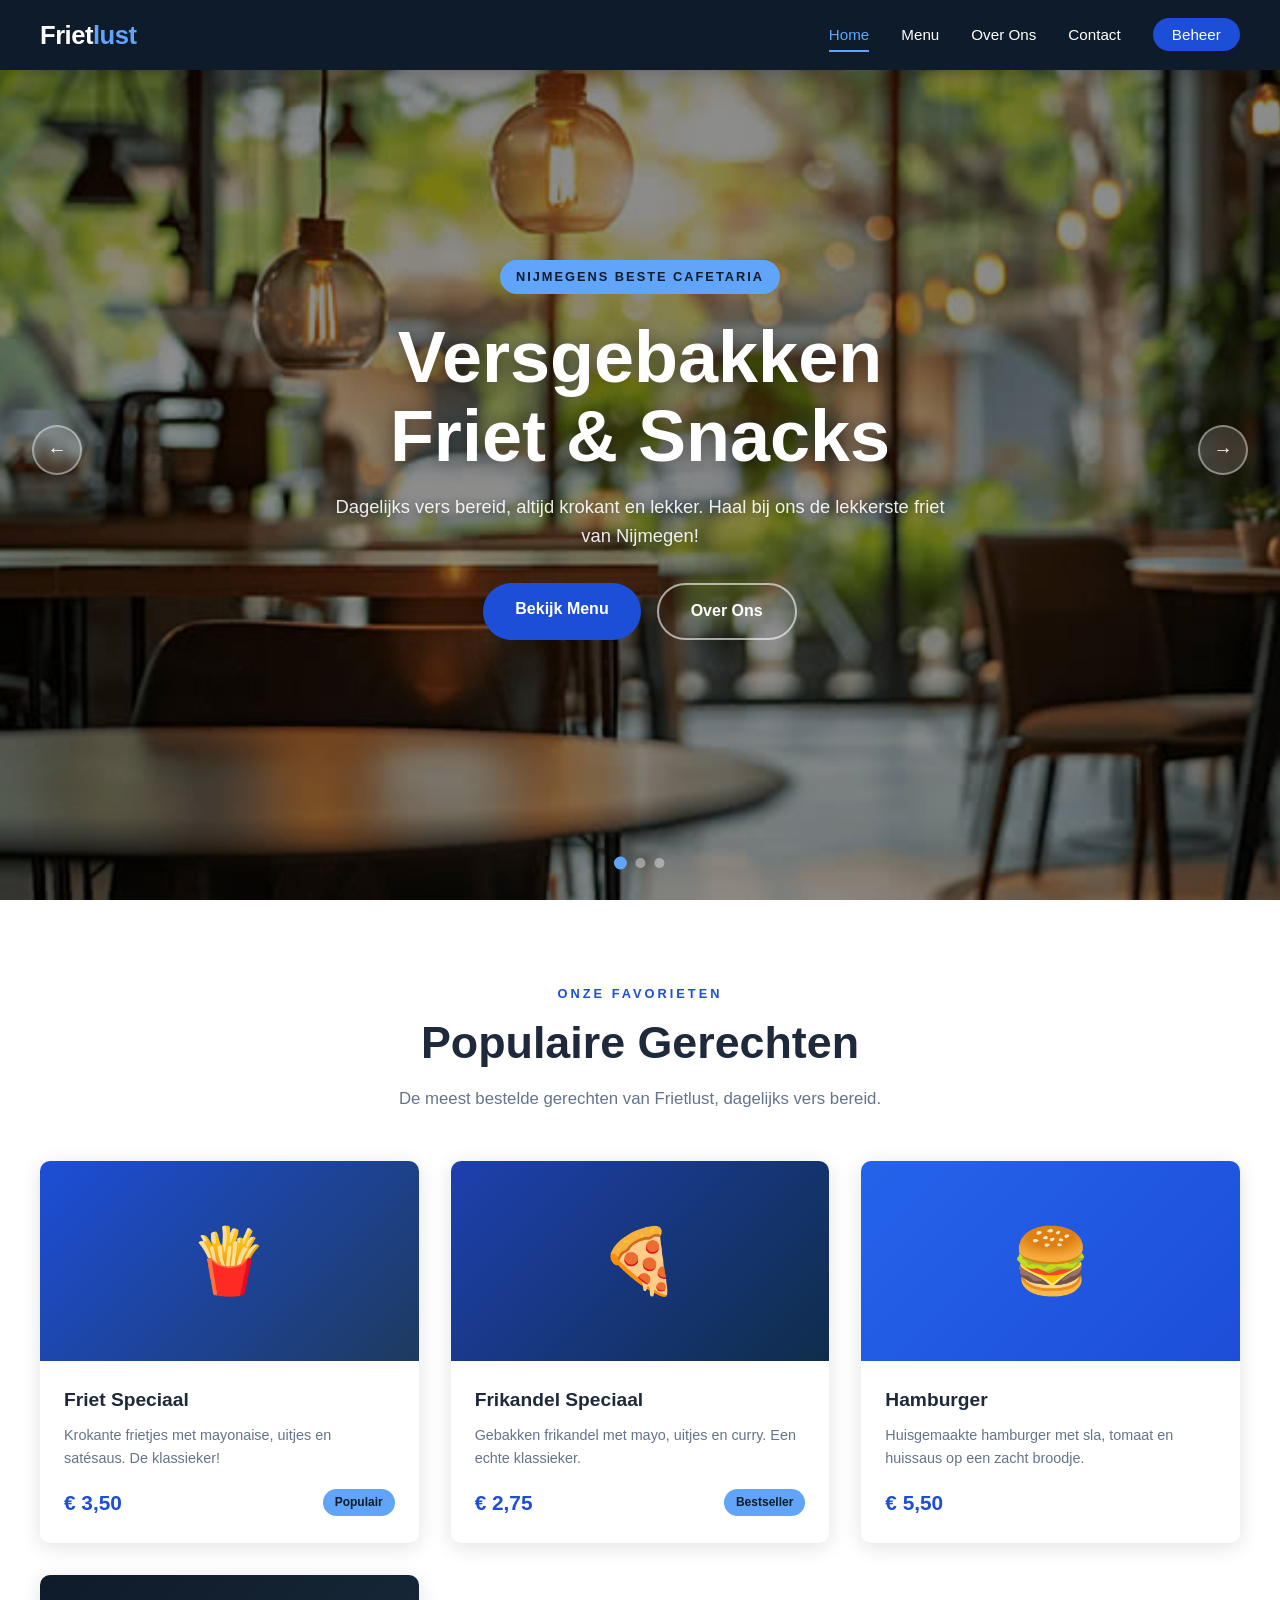
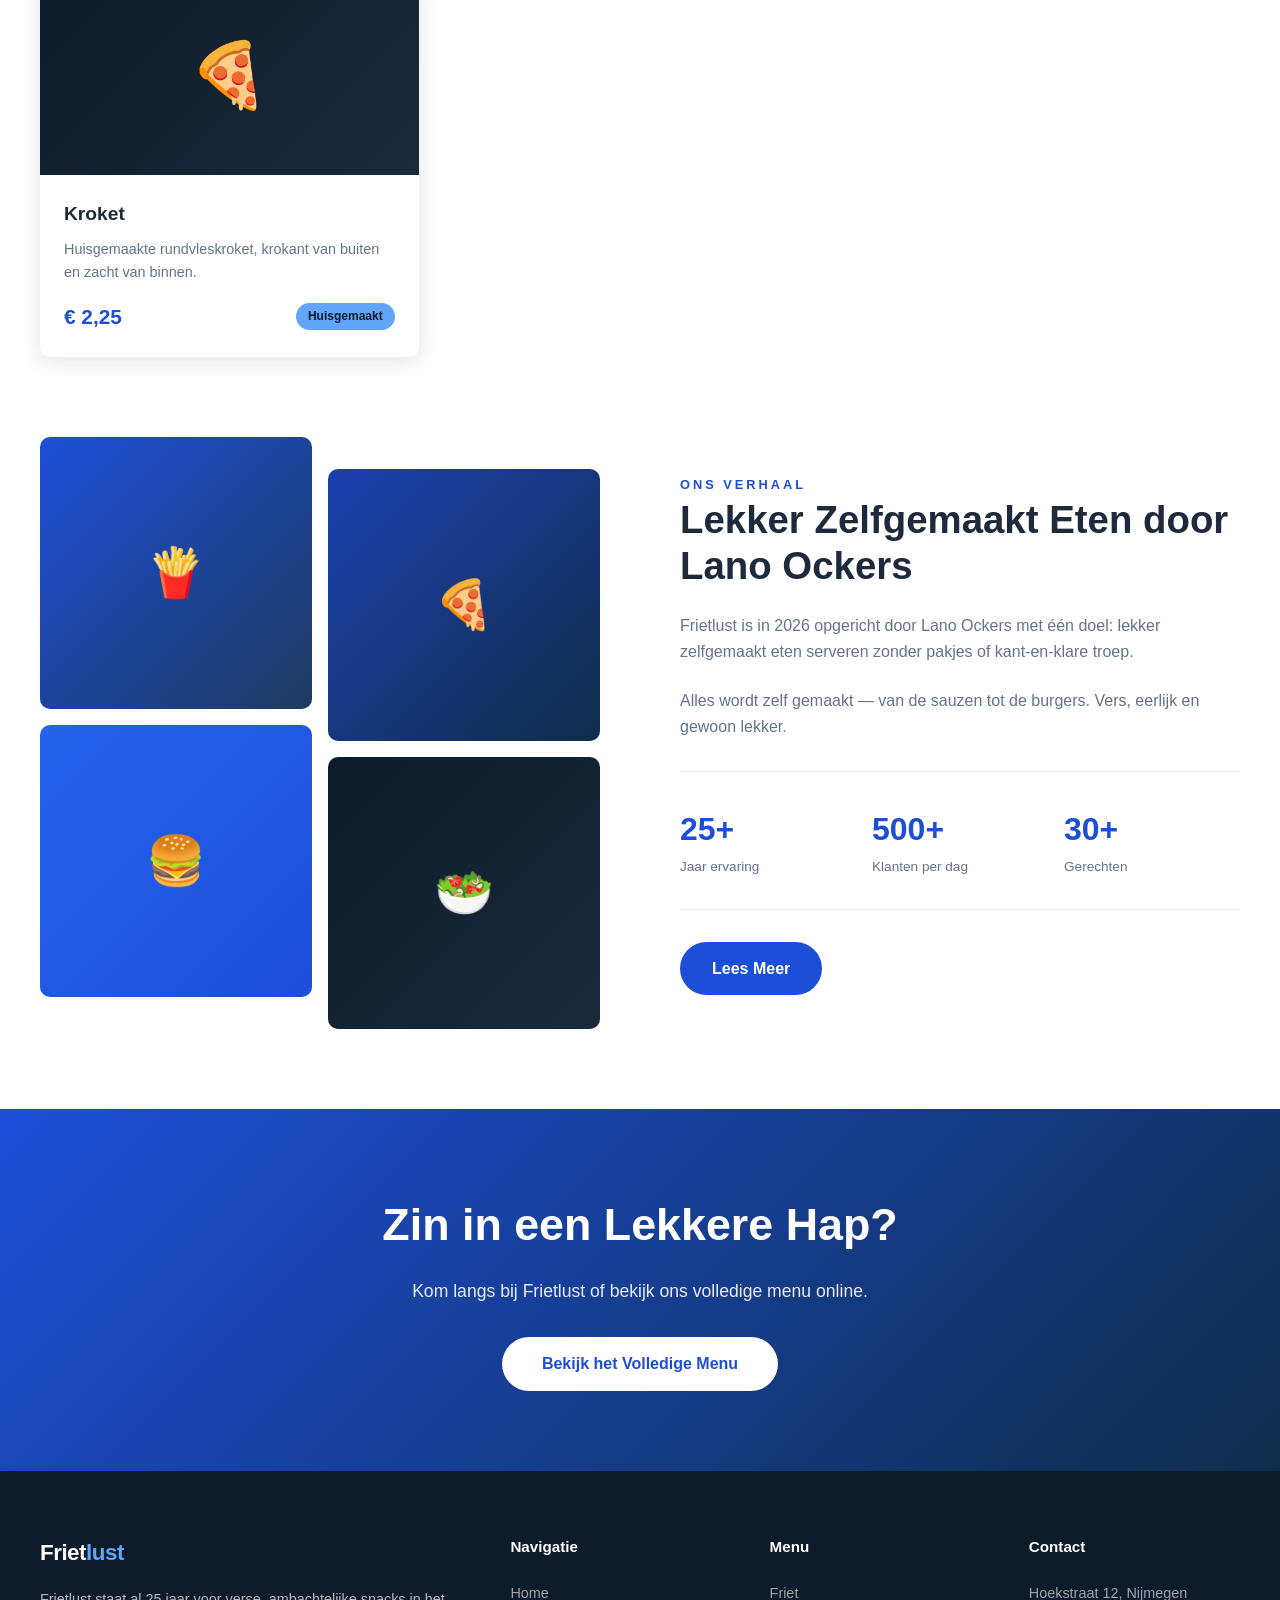
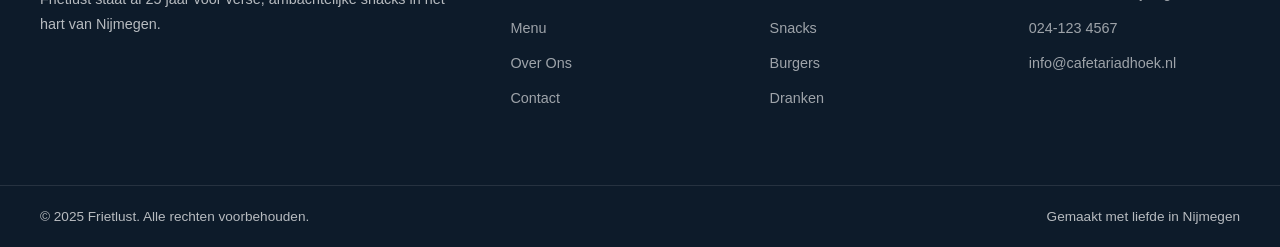
==== commit 063bc05f: "Zoekbalk op de index weggehaald" ====
--- a/index.html
+++ b/index.html
@@ -82,14 +82,6 @@
 
     </section>
 
-    <!-- ZOEKBALK -->
-    <div class="zoek-sectie">
-        <form class="zoek-formulier" action="menu.html" method="GET">
-            <input type="text" name="zoek" placeholder="Zoek een gerecht... bijv. friet, kroket, burger">
-            <button type="submit">Zoeken</button>
-        </form>
-    </div>
-
     <!-- SPECIALITEITEN -->
     <section class="sectie sectie-licht">
         <div class="container">
